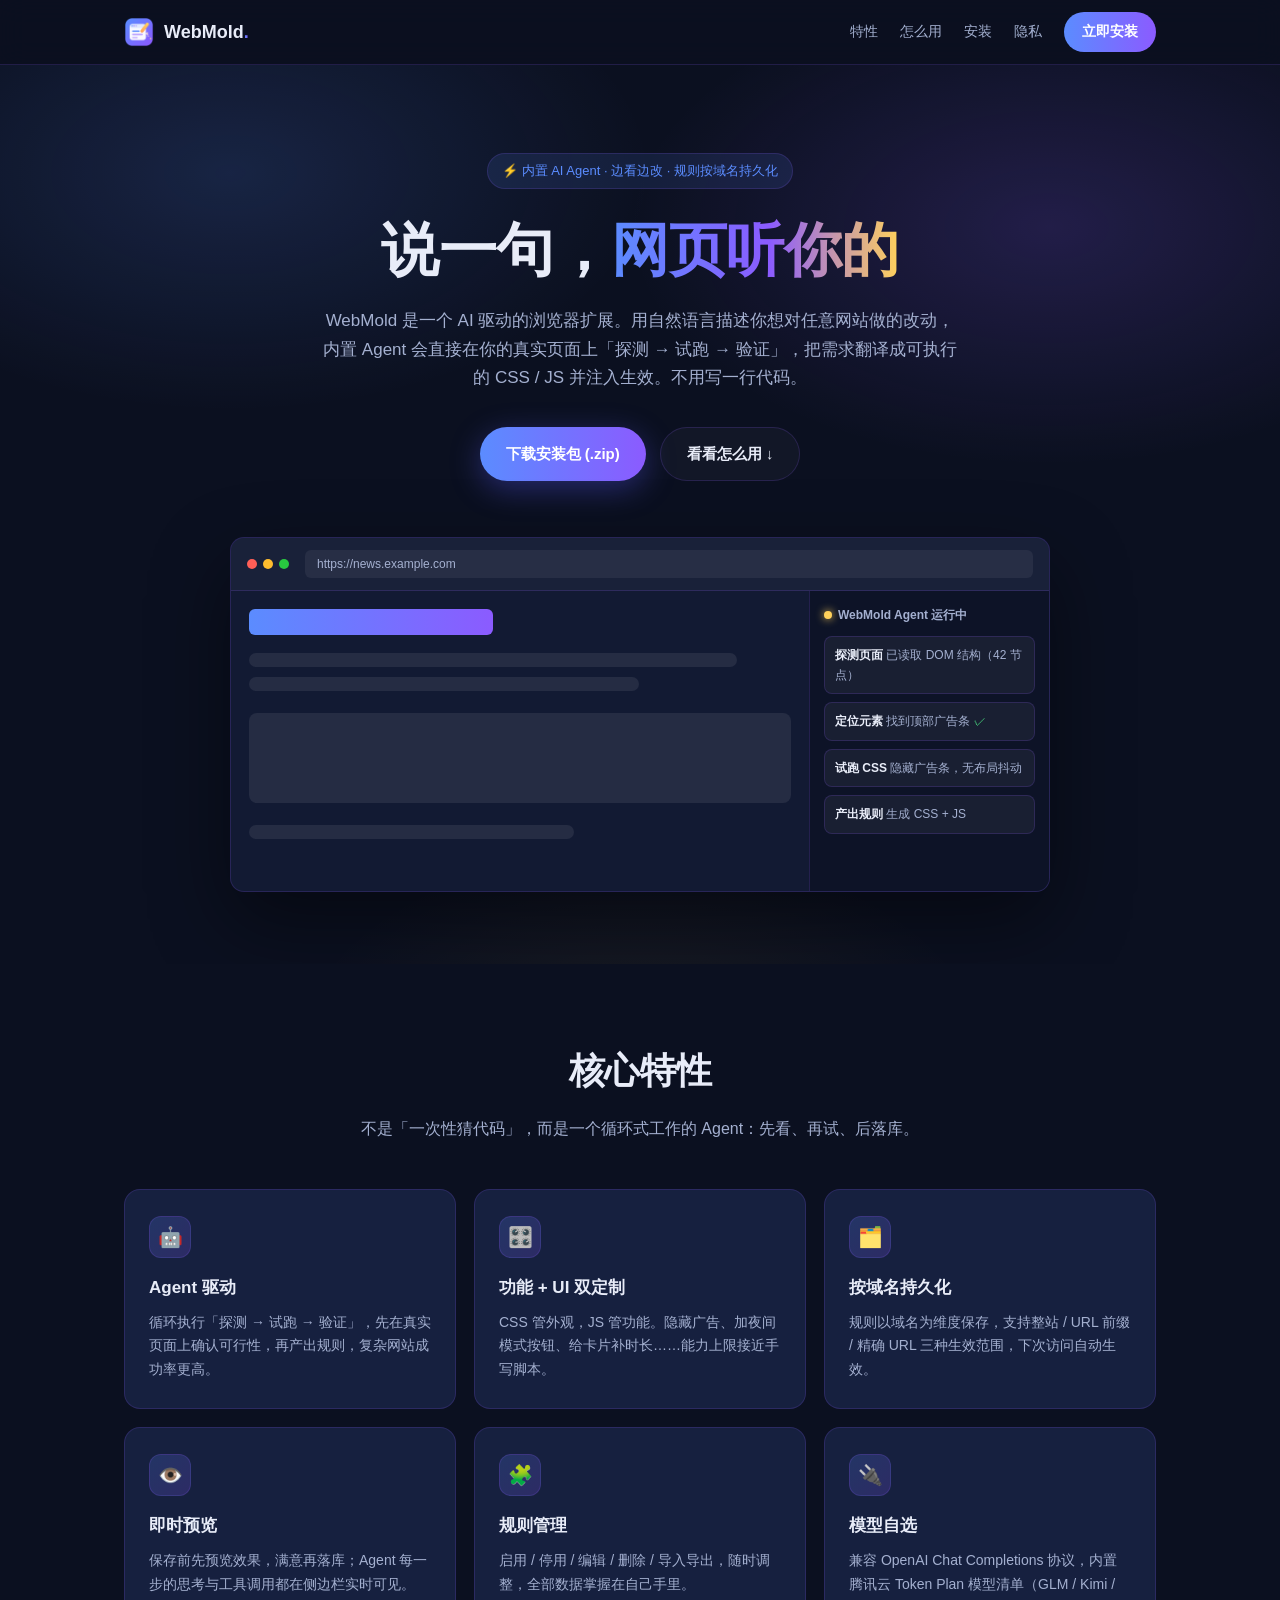
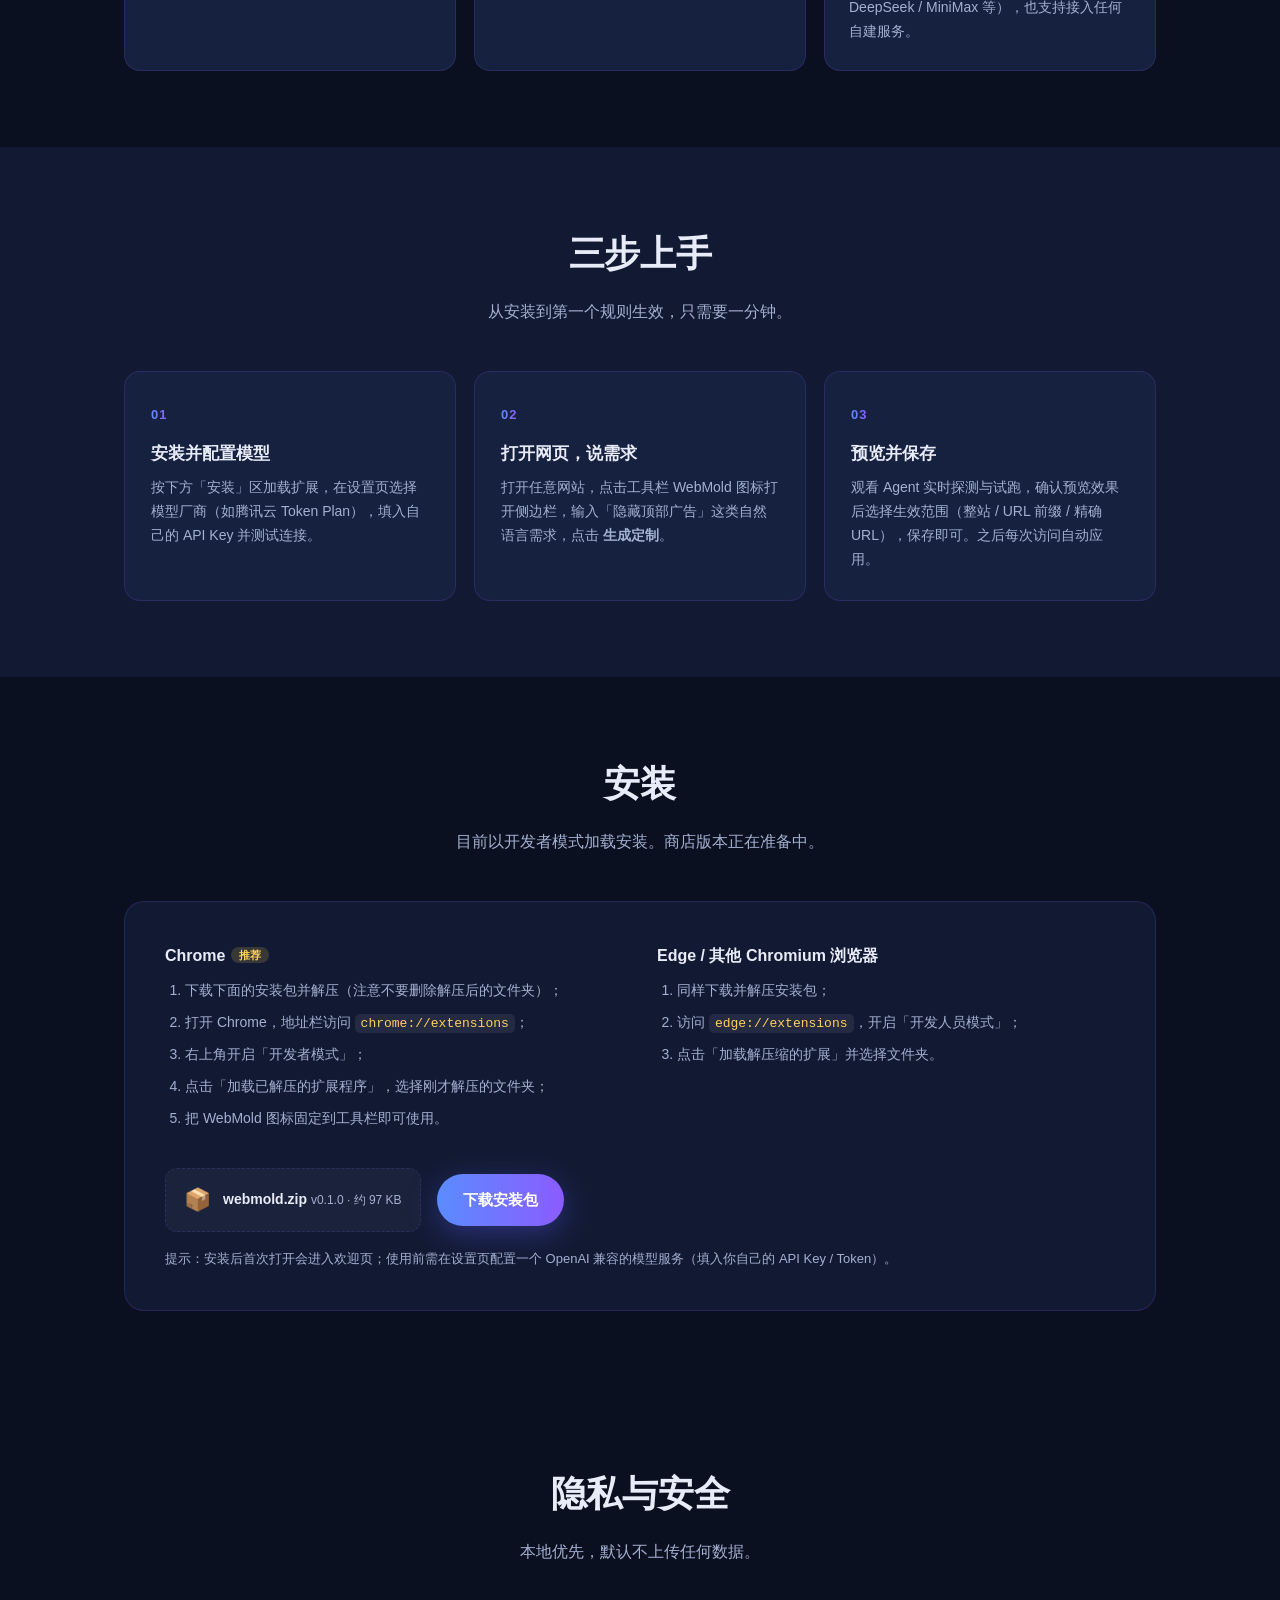
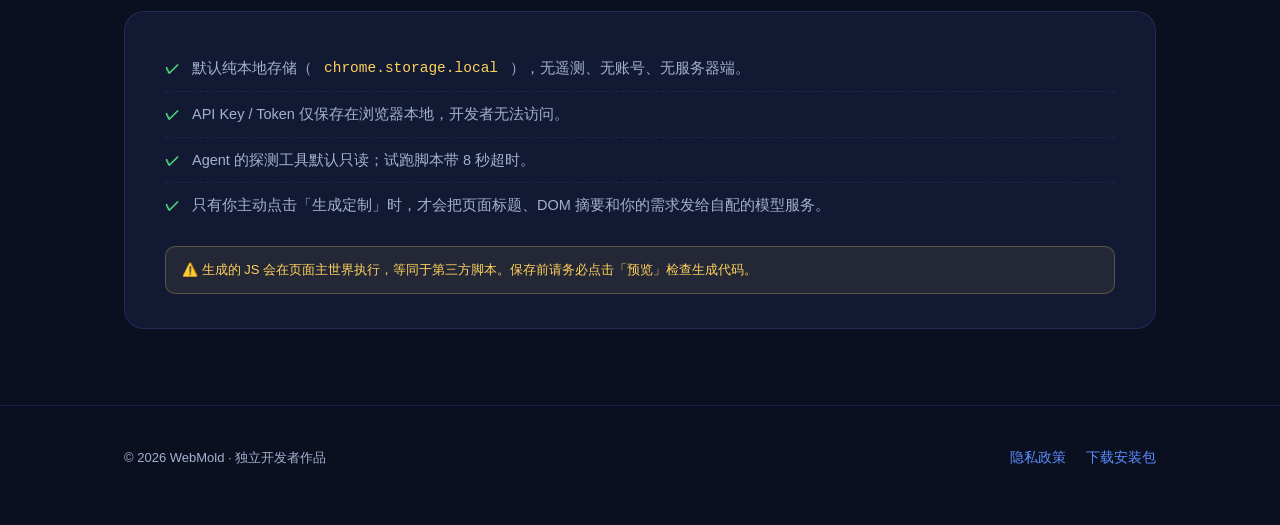
==== docs/index.html @ 19db8f4a "Add GitHub Pages site (docs/) for product landing page" ====
<!DOCTYPE html>
<html lang="zh-CN">
<head>
<meta charset="UTF-8">
<meta name="viewport" content="width=device-width, initial-scale=1.0">
<title>WebMold — 说一句，网页听你的</title>
<meta name="description" content="用一句话定制任意网站：内置 AI Agent 自动探测页面、生成并注入 CSS/JS，规则按域名持久化。">
<link rel="icon" type="image/png" href="assets/icon128.png">
<style>
  :root {
    --bg: #0b1020;
    --bg-soft: #121a33;
    --card: #16203f;
    --border: rgba(139, 91, 255, 0.18);
    --text: #e8ecf8;
    --text-dim: #a4b0d0;
    --accent: #5b8cff;
    --accent-2: #8b5bff;
    --warm: #ffd15b;
    --radius: 16px;
  }
  * { margin: 0; padding: 0; box-sizing: border-box; }
  html { scroll-behavior: smooth; }
  body {
    font-family: -apple-system, BlinkMacSystemFont, "Segoe UI", "PingFang SC",
      "Hiragino Sans GB", "Microsoft YaHei", sans-serif;
    background: var(--bg);
    color: var(--text);
    line-height: 1.7;
    -webkit-font-smoothing: antialiased;
  }
  a { color: var(--accent); text-decoration: none; }
  a:hover { text-decoration: underline; }
  .container { max-width: 1080px; margin: 0 auto; padding: 0 24px; }

  /* ---------- Nav ---------- */
  nav {
    position: sticky; top: 0; z-index: 50;
    background: rgba(11, 16, 32, 0.82);
    backdrop-filter: blur(14px);
    border-bottom: 1px solid var(--border);
  }
  nav .container {
    display: flex; align-items: center; justify-content: space-between;
    height: 64px;
  }
  .brand { display: flex; align-items: center; gap: 10px; font-weight: 700; font-size: 18px; color: var(--text); }
  .brand:hover { text-decoration: none; }
  .brand img { width: 30px; height: 30px; border-radius: 8px; }
  .brand .grad { background: linear-gradient(90deg, var(--accent), var(--accent-2)); -webkit-background-clip: text; background-clip: text; color: transparent; }
  nav .links { display: flex; align-items: center; gap: 22px; font-size: 14px; color: var(--text-dim); }
  nav .links a { color: var(--text-dim); }
  nav .links a:hover { color: var(--text); text-decoration: none; }
  nav .btn {
    background: linear-gradient(90deg, var(--accent), var(--accent-2));
    color: #fff !important; padding: 8px 18px; border-radius: 999px; font-weight: 600;
  }
  nav .btn:hover { filter: brightness(1.1); text-decoration: none; }

  /* ---------- Hero ---------- */
  header.hero { position: relative; overflow: hidden; padding: 88px 0 72px; text-align: center; }
  header.hero::before {
    content: ""; position: absolute; inset: 0; pointer-events: none;
    background:
      radial-gradient(600px 340px at 18% 12%, rgba(91, 140, 255, 0.16), transparent 70%),
      radial-gradient(600px 340px at 82% 18%, rgba(139, 91, 255, 0.18), transparent 70%),
      radial-gradient(500px 300px at 50% 110%, rgba(255, 209, 91, 0.07), transparent 70%);
  }
  .hero .inner { position: relative; }
  .hero .badge {
    display: inline-flex; align-items: center; gap: 8px;
    background: rgba(91, 140, 255, 0.12); border: 1px solid var(--border);
    color: var(--accent); font-size: 13px; padding: 6px 14px; border-radius: 999px;
    margin-bottom: 26px; font-weight: 500;
  }
  .hero h1 {
    font-size: clamp(34px, 6vw, 58px); line-height: 1.2; font-weight: 800; letter-spacing: -0.5px;
  }
  .hero h1 .grad {
    background: linear-gradient(90deg, var(--accent), var(--accent-2) 55%, var(--warm));
    -webkit-background-clip: text; background-clip: text; color: transparent;
  }
  .hero p.sub {
    max-width: 640px; margin: 22px auto 34px; color: var(--text-dim); font-size: 17px;
  }
  .hero .cta { display: flex; gap: 14px; justify-content: center; flex-wrap: wrap; }
  .btn-primary, .btn-ghost {
    display: inline-flex; align-items: center; gap: 8px;
    padding: 13px 26px; border-radius: 999px; font-size: 15px; font-weight: 600;
    transition: transform .15s ease, box-shadow .15s ease;
  }
  .btn-primary {
    background: linear-gradient(90deg, var(--accent), var(--accent-2));
    color: #fff; box-shadow: 0 8px 30px rgba(91, 91, 255, 0.35);
  }
  .btn-primary:hover { transform: translateY(-2px); text-decoration: none; }
  .btn-ghost {
    border: 1px solid var(--border); color: var(--text);
    background: rgba(255, 255, 255, 0.03);
  }
  .btn-ghost:hover { border-color: var(--accent); text-decoration: none; transform: translateY(-2px); }

  .hero .mock {
    position: relative; margin: 56px auto 0; max-width: 820px;
  }
  .mock-window {
    background: var(--bg-soft); border: 1px solid var(--border);
    border-radius: 14px; box-shadow: 0 30px 80px rgba(0, 0, 0, 0.45); overflow: hidden;
    text-align: left;
  }
  .mock-bar {
    display: flex; align-items: center; gap: 6px; padding: 12px 16px;
    border-bottom: 1px solid var(--border); background: rgba(255, 255, 255, 0.03);
  }
  .mock-bar i { width: 10px; height: 10px; border-radius: 50%; display: inline-block; }
  .mock-bar i:nth-child(1) { background: #ff5f57; }
  .mock-bar i:nth-child(2) { background: #febc2e; }
  .mock-bar i:nth-child(3) { background: #28c840; }
  .mock-url {
    margin-left: 10px; flex: 1; background: rgba(255, 255, 255, 0.06);
    border-radius: 6px; padding: 4px 12px; font-size: 12px; color: var(--text-dim);
  }
  .mock-body { display: grid; grid-template-columns: 1fr 240px; min-height: 300px; }
  .mock-page { padding: 18px; }
  .mock-page .skeleton { border-radius: 8px; background: rgba(255, 255, 255, 0.08); margin-bottom: 10px; }
  .mock-page .s1 { height: 26px; width: 45%; background: linear-gradient(90deg, var(--accent), var(--accent-2)); border-radius: 6px; }
  .mock-page .s2 { height: 14px; width: 90%; }
  .mock-page .s3 { height: 14px; width: 72%; }
  .mock-page .s4 { height: 90px; width: 100%; }
  .mock-panel {
    border-left: 1px solid var(--border); background: rgba(11, 16, 32, 0.6);
    padding: 14px; font-size: 12px;
  }
  .mock-panel h4 { font-size: 12px; color: var(--text-dim); font-weight: 600; margin-bottom: 10px; display: flex; align-items: center; gap: 6px; }
  .mock-panel h4 .dot { width: 8px; height: 8px; border-radius: 50%; background: var(--warm); box-shadow: 0 0 8px var(--warm); }
  .mock-step {
    background: rgba(255, 255, 255, 0.05); border: 1px solid var(--border);
    border-radius: 8px; padding: 8px 10px; margin-bottom: 8px; color: var(--text-dim);
  }
  .mock-step b { color: var(--text); font-weight: 600; }
  .mock-step .ok { color: #4ade80; }

  /* ---------- Sections ---------- */
  section { padding: 76px 0; }
  section h2 {
    text-align: center; font-size: clamp(26px, 4vw, 36px); font-weight: 800; letter-spacing: -0.3px;
  }
  section h2 .grad {
    background: linear-gradient(90deg, var(--accent), var(--accent-2));
    -webkit-background-clip: text; background-clip: text; color: transparent;
  }
  section .lead { text-align: center; color: var(--text-dim); max-width: 640px; margin: 14px auto 46px; }

  /* Features grid */
  .grid { display: grid; grid-template-columns: repeat(3, 1fr); gap: 18px; }
  @media (max-width: 900px) { .grid { grid-template-columns: repeat(2, 1fr); } }
  @media (max-width: 600px) { .grid { grid-template-columns: 1fr; } }
  .card {
    background: var(--card); border: 1px solid var(--border); border-radius: var(--radius);
    padding: 26px 24px; transition: transform .15s ease, border-color .15s ease;
  }
  .card:hover { transform: translateY(-4px); border-color: rgba(139, 91, 255, 0.45); }
  .card .ico {
    width: 42px; height: 42px; border-radius: 12px; display: flex; align-items: center; justify-content: center;
    font-size: 20px; margin-bottom: 16px;
    background: linear-gradient(135deg, rgba(91, 140, 255, 0.2), rgba(139, 91, 255, 0.2));
    border: 1px solid var(--border);
  }
  .card h3 { font-size: 17px; margin-bottom: 8px; font-weight: 700; }
  .card p { color: var(--text-dim); font-size: 14px; }

  /* Steps */
  .steps { display: grid; grid-template-columns: repeat(3, 1fr); gap: 18px; counter-reset: step; }
  @media (max-width: 800px) { .steps { grid-template-columns: 1fr; } }
  .step {
    background: var(--card); border: 1px solid var(--border); border-radius: var(--radius);
    padding: 28px 26px; position: relative;
  }
  .step::before {
    counter-increment: step; content: "0" counter(step);
    font-size: 13px; font-weight: 800; letter-spacing: 1px;
    background: linear-gradient(90deg, var(--accent), var(--accent-2));
    -webkit-background-clip: text; background-clip: text; color: transparent;
  }
  .step h3 { font-size: 17px; margin: 12px 0 8px; font-weight: 700; }
  .step p { color: var(--text-dim); font-size: 14px; }
  .step code {
    background: rgba(91, 140, 255, 0.14); color: var(--warm); padding: 2px 7px;
    border-radius: 5px; font-size: 13px; word-break: break-all;
  }

  /* Install */
  .install-wrap { background: var(--bg-soft); border: 1px solid var(--border); border-radius: 20px; padding: 40px; }
  .install-list { display: grid; grid-template-columns: 1fr 1fr; gap: 26px 34px; }
  @media (max-width: 800px) { .install-list { grid-template-columns: 1fr; } }
  .install-item h3 { font-size: 16px; margin-bottom: 10px; font-weight: 700; }
  .install-item h3 .tag {
    font-size: 11px; background: rgba(255, 209, 91, 0.16); color: var(--warm);
    padding: 2px 8px; border-radius: 999px; margin-left: 6px; vertical-align: 2px;
  }
  .install-item ol { padding-left: 20px; color: var(--text-dim); font-size: 14px; }
  .install-item li { margin-bottom: 8px; }
  .install-item code {
    background: rgba(255, 255, 255, 0.07); color: var(--warm); padding: 2px 6px;
    border-radius: 5px; font-size: 13px;
  }
  .download-row { display: flex; align-items: center; gap: 16px; margin-top: 30px; flex-wrap: wrap; }
  .download-row .file {
    display: flex; align-items: center; gap: 12px; background: rgba(255, 255, 255, 0.04);
    border: 1px dashed var(--border); border-radius: 12px; padding: 12px 18px; font-size: 14px;
  }
  .download-row .file .size { color: var(--text-dim); font-size: 12px; }
  .download-row .file b { color: var(--text); font-weight: 600; }

  /* Security */
  .security { background: var(--bg-soft); border: 1px solid var(--border); border-radius: 20px; padding: 34px 40px; }
  .security ul { list-style: none; }
  .security li {
    display: flex; gap: 12px; padding: 10px 0; border-bottom: 1px dashed rgba(139, 91, 255, 0.15);
    color: var(--text-dim); font-size: 14.5px;
  }
  .security li:last-child { border-bottom: none; }
  .security li .ck { color: #4ade80; font-weight: 800; flex-shrink: 0; }
  .security .warn {
    margin-top: 18px; font-size: 13px; color: var(--warm);
    background: rgba(255, 209, 91, 0.08); border: 1px solid rgba(255, 209, 91, 0.25);
    padding: 12px 16px; border-radius: 10px;
  }

  footer { border-top: 1px solid var(--border); padding: 40px 0 56px; }
  footer .container { display: flex; justify-content: space-between; align-items: center; flex-wrap: wrap; gap: 14px; }
  footer .copy { color: var(--text-dim); font-size: 13px; }
  footer .links { display: flex; gap: 20px; font-size: 14px; }
  @media (max-width: 560px) { .mock-body { grid-template-columns: 1fr; } .mock-panel { border-left: none; border-top: 1px solid var(--border); } }
</style>
</head>
<body>

<nav>
  <div class="container">
    <a class="brand" href="#top">
      <img src="assets/icon128.png" alt="WebMold logo">
      <span>WebMold<span class="grad">.</span></span>
    </a>
    <div class="links">
      <a href="#features">特性</a>
      <a href="#how">怎么用</a>
      <a href="#install">安装</a>
      <a href="#security">隐私</a>
      <a class="btn" href="#install">立即安装</a>
    </div>
  </div>
</nav>

<header class="hero" id="top">
  <div class="container inner">
    <div class="badge">⚡ 内置 AI Agent · 边看边改 · 规则按域名持久化</div>
    <h1>说一句，<span class="grad">网页听你的</span></h1>
    <p class="sub">
      WebMold 是一个 AI 驱动的浏览器扩展。用自然语言描述你想对任意网站做的改动，
      内置 Agent 会直接在你的真实页面上「探测 → 试跑 → 验证」，把需求翻译成可执行的
      CSS / JS 并注入生效。不用写一行代码。
    </p>
    <div class="cta">
      <a class="btn-primary" href="#install">下载安装包 (.zip)</a>
      <a class="btn-ghost" href="#how">看看怎么用 ↓</a>
    </div>

    <div class="mock">
      <div class="mock-window">
        <div class="mock-bar">
          <i></i><i></i><i></i>
          <span class="mock-url">https://news.example.com</span>
        </div>
        <div class="mock-body">
          <div class="mock-page">
            <div class="skeleton s1"></div>
            <div style="height: 8px"></div>
            <div class="skeleton s2"></div>
            <div class="skeleton s3"></div>
            <div style="height: 12px"></div>
            <div class="skeleton s4"></div>
            <div style="height: 12px"></div>
            <div class="skeleton s3" style="width: 60%"></div>
          </div>
          <div class="mock-panel">
            <h4><span class="dot"></span>WebMold Agent 运行中</h4>
            <div class="mock-step"><b>探测页面</b> 已读取 DOM 结构（42 节点）</div>
            <div class="mock-step"><b>定位元素</b> 找到顶部广告条 <span class="ok">✓</span></div>
            <div class="mock-step"><b>试跑 CSS</b> 隐藏广告条，无布局抖动</div>
            <div class="mock-step"><b>产出规则</b> 生成 CSS + JS</div>
          </div>
        </div>
      </div>
    </div>
  </div>
</header>

<section id="features">
  <div class="container">
    <h2>核心特性</h2>
    <p class="lead">不是「一次性猜代码」，而是一个循环式工作的 Agent：先看、再试、后落库。</p>
    <div class="grid">
      <div class="card">
        <div class="ico">🤖</div>
        <h3>Agent 驱动</h3>
        <p>循环执行「探测 → 试跑 → 验证」，先在真实页面上确认可行性，再产出规则，复杂网站成功率更高。</p>
      </div>
      <div class="card">
        <div class="ico">🎛️</div>
        <h3>功能 + UI 双定制</h3>
        <p>CSS 管外观，JS 管功能。隐藏广告、加夜间模式按钮、给卡片补时长……能力上限接近手写脚本。</p>
      </div>
      <div class="card">
        <div class="ico">🗂️</div>
        <h3>按域名持久化</h3>
        <p>规则以域名为维度保存，支持整站 / URL 前缀 / 精确 URL 三种生效范围，下次访问自动生效。</p>
      </div>
      <div class="card">
        <div class="ico">👁️</div>
        <h3>即时预览</h3>
        <p>保存前先预览效果，满意再落库；Agent 每一步的思考与工具调用都在侧边栏实时可见。</p>
      </div>
      <div class="card">
        <div class="ico">🧩</div>
        <h3>规则管理</h3>
        <p>启用 / 停用 / 编辑 / 删除 / 导入导出，随时调整，全部数据掌握在自己手里。</p>
      </div>
      <div class="card">
        <div class="ico">🔌</div>
        <h3>模型自选</h3>
        <p>兼容 OpenAI Chat Completions 协议，内置腾讯云 Token Plan 模型清单（GLM / Kimi / DeepSeek / MiniMax 等），也支持接入任何自建服务。</p>
      </div>
    </div>
  </div>
</section>

<section id="how" style="background: var(--bg-soft);">
  <div class="container">
    <h2>三步上手</h2>
    <p class="lead">从安装到第一个规则生效，只需要一分钟。</p>
    <div class="steps">
      <div class="step">
        <h3>安装并配置模型</h3>
        <p>按下方「安装」区加载扩展，在设置页选择模型厂商（如腾讯云 Token Plan），填入自己的 API Key 并测试连接。</p>
      </div>
      <div class="step">
        <h3>打开网页，说需求</h3>
        <p>打开任意网站，点击工具栏 WebMold 图标打开侧边栏，输入「隐藏顶部广告」这类自然语言需求，点击 <b>生成定制</b>。</p>
      </div>
      <div class="step">
        <h3>预览并保存</h3>
        <p>观看 Agent 实时探测与试跑，确认预览效果后选择生效范围（整站 / URL 前缀 / 精确 URL），保存即可。之后每次访问自动应用。</p>
      </div>
    </div>
  </div>
</section>

<section id="install">
  <div class="container">
    <h2>安装</h2>
    <p class="lead">目前以开发者模式加载安装。商店版本正在准备中。</p>
    <div class="install-wrap">
      <div class="install-list">
        <div class="install-item">
          <h3>Chrome<span class="tag">推荐</span></h3>
          <ol>
            <li>下载下面的安装包并解压（注意不要删除解压后的文件夹）；</li>
            <li>打开 Chrome，地址栏访问 <code>chrome://extensions</code>；</li>
            <li>右上角开启「开发者模式」；</li>
            <li>点击「加载已解压的扩展程序」，选择刚才解压的文件夹；</li>
            <li>把 WebMold 图标固定到工具栏即可使用。</li>
          </ol>
        </div>
        <div class="install-item">
          <h3>Edge / 其他 Chromium 浏览器</h3>
          <ol>
            <li>同样下载并解压安装包；</li>
            <li>访问 <code>edge://extensions</code>，开启「开发人员模式」；</li>
            <li>点击「加载解压缩的扩展」并选择文件夹。</li>
          </ol>
        </div>
      </div>
      <div class="download-row">
        <div class="file">
          <span style="font-size:22px">📦</span>
          <span>
            <b>webmold.zip</b>
            <span class="size">v0.1.0 · 约 97 KB</span>
          </span>
        </div>
        <a class="btn-primary" href="webmold.zip" download>下载安装包</a>
      </div>
      <p style="color: var(--text-dim); font-size: 13px; margin-top: 16px;">
        提示：安装后首次打开会进入欢迎页；使用前需在设置页配置一个 OpenAI 兼容的模型服务（填入你自己的 API Key / Token）。
      </p>
    </div>
  </div>
</section>

<section id="security">
  <div class="container">
    <h2>隐私与安全</h2>
    <p class="lead">本地优先，默认不上传任何数据。</p>
    <div class="security">
      <ul>
        <li><span class="ck">✓</span>默认纯本地存储（<code style="color:var(--warm)">chrome.storage.local</code>），无遥测、无账号、无服务器端。</li>
        <li><span class="ck">✓</span>API Key / Token 仅保存在浏览器本地，开发者无法访问。</li>
        <li><span class="ck">✓</span>Agent 的探测工具默认只读；试跑脚本带 8 秒超时。</li>
        <li><span class="ck">✓</span>只有你主动点击「生成定制」时，才会把页面标题、DOM 摘要和你的需求发给自配的模型服务。</li>
      </ul>
      <div class="warn">
        ⚠️ 生成的 JS 会在页面主世界执行，等同于第三方脚本。保存前请务必点击「预览」检查生成代码。
      </div>
    </div>
  </div>
</section>

<footer>
  <div class="container">
    <div class="copy">© 2026 WebMold · 独立开发者作品</div>
    <div class="links">
      <a href="privacy.html">隐私政策</a>
      <a href="#install">下载安装包</a>
    </div>
  </div>
</footer>

</body>
</html>
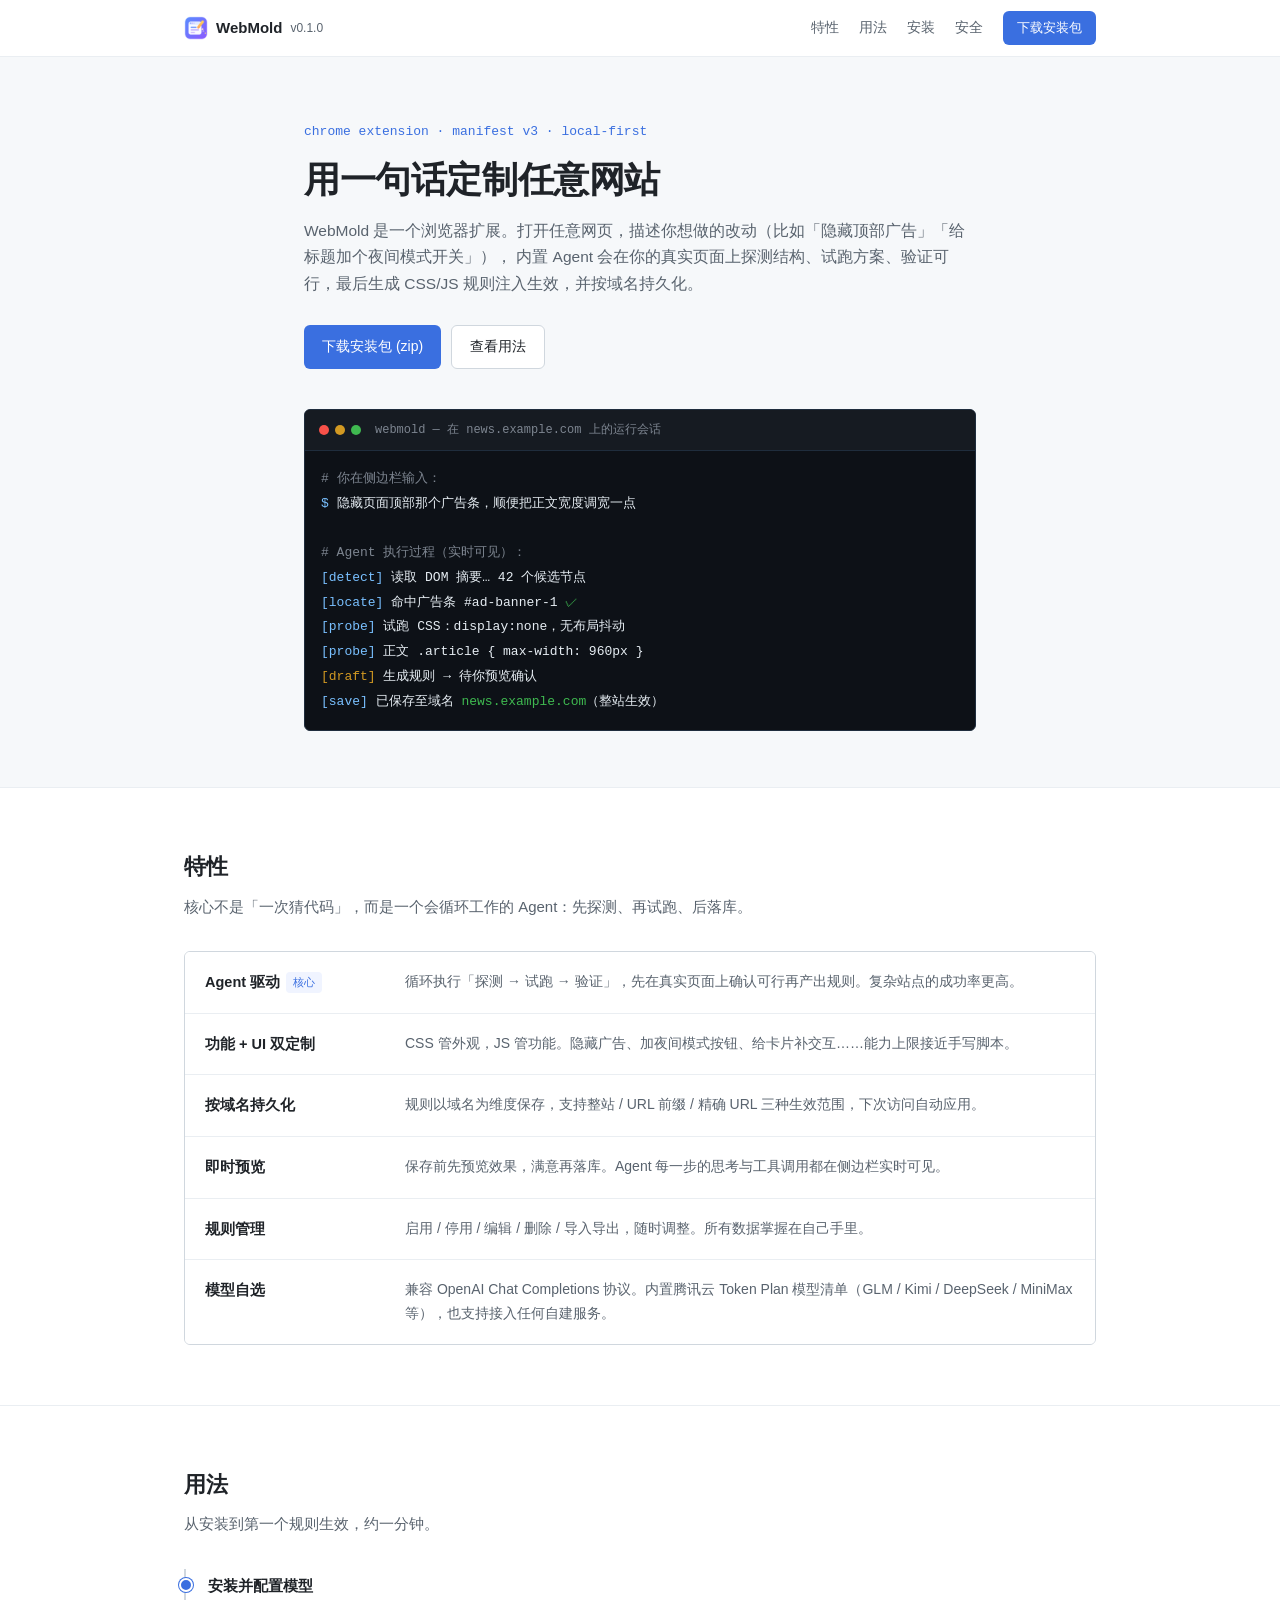
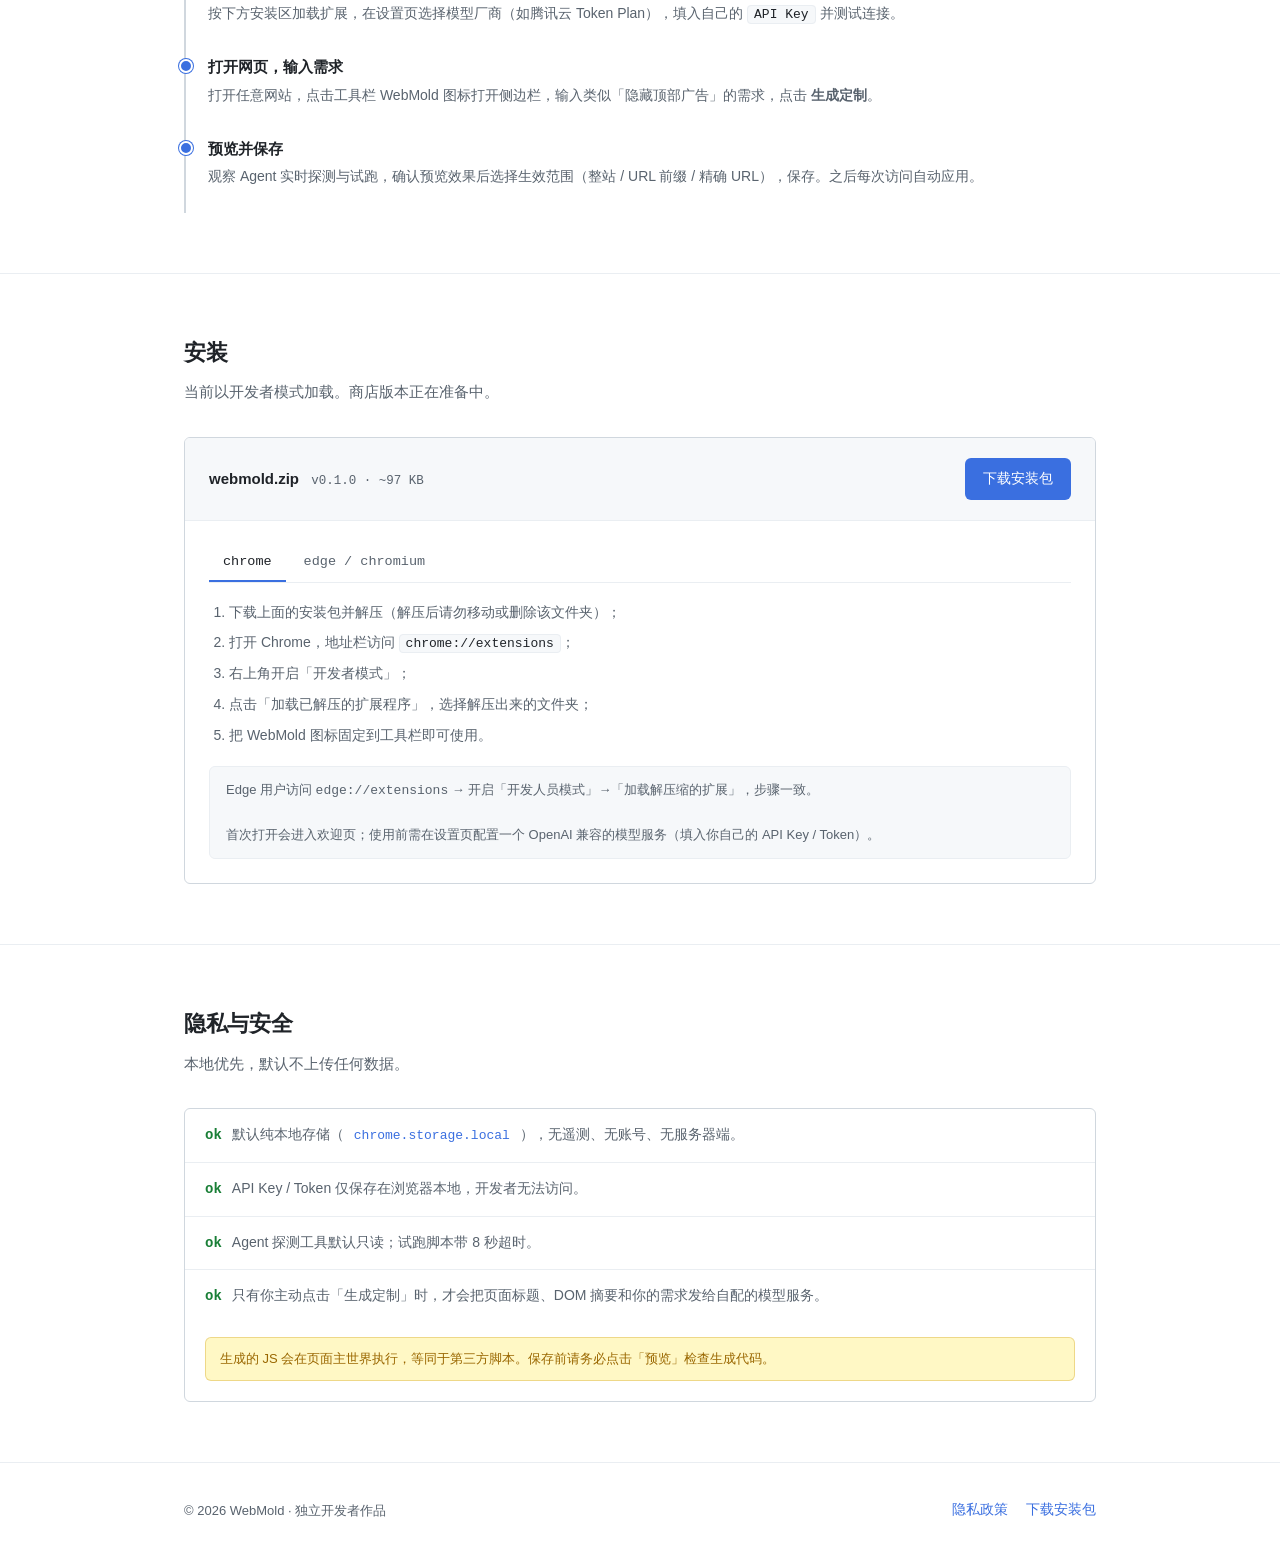
==== commit e466f4ca: "Polish UI to de-AI style and fix sidepanel auto-scroll follow - Rewrite docs landing page with devel" ====
--- a/docs/index.html
+++ b/docs/index.html
@@ -3,21 +3,22 @@
 <head>
 <meta charset="UTF-8">
 <meta name="viewport" content="width=device-width, initial-scale=1.0">
-<title>WebMold — 说一句，网页听你的</title>
+<title>WebMold — 用一句话定制任意网站</title>
 <meta name="description" content="用一句话定制任意网站：内置 AI Agent 自动探测页面、生成并注入 CSS/JS，规则按域名持久化。">
 <link rel="icon" type="image/png" href="assets/icon128.png">
 <style>
   :root {
-    --bg: #0b1020;
-    --bg-soft: #121a33;
-    --card: #16203f;
-    --border: rgba(139, 91, 255, 0.18);
-    --text: #e8ecf8;
-    --text-dim: #a4b0d0;
-    --accent: #5b8cff;
-    --accent-2: #8b5bff;
-    --warm: #ffd15b;
-    --radius: 16px;
+    --bg: #ffffff;
+    --bg-soft: #f6f8fa;
+    --border: #d0d7de;
+    --border-soft: #eaeef2;
+    --text: #1f2328;
+    --text-dim: #59636e;
+    --accent: #3a6fe0;
+    --accent-bg: #f0f4ff;
+    --code-bg: #0d1117;
+    --code-text: #e6edf3;
+    --radius: 6px;
   }
   * { margin: 0; padding: 0; box-sizing: border-box; }
   html { scroll-behavior: smooth; }
@@ -27,211 +28,160 @@
     background: var(--bg);
     color: var(--text);
     line-height: 1.7;
+    font-size: 15px;
     -webkit-font-smoothing: antialiased;
   }
   a { color: var(--accent); text-decoration: none; }
   a:hover { text-decoration: underline; }
-  .container { max-width: 1080px; margin: 0 auto; padding: 0 24px; }
+  .container { max-width: 960px; margin: 0 auto; padding: 0 24px; }
+  code, .mono {
+    font-family: ui-monospace, SFMono-Regular, "SF Mono", Menlo, Consolas, "Liberation Mono", monospace;
+  }
 
   /* ---------- Nav ---------- */
   nav {
     position: sticky; top: 0; z-index: 50;
-    background: rgba(11, 16, 32, 0.82);
-    backdrop-filter: blur(14px);
-    border-bottom: 1px solid var(--border);
+    background: rgba(255, 255, 255, 0.92);
+    border-bottom: 1px solid var(--border-soft);
   }
   nav .container {
-    display: flex; align-items: center; justify-content: space-between;
-    height: 64px;
-  }
-  .brand { display: flex; align-items: center; gap: 10px; font-weight: 700; font-size: 18px; color: var(--text); }
+    display: flex; align-items: center; justify-content: space-between; height: 56px;
+  }
+  .brand { display: flex; align-items: center; gap: 8px; font-weight: 600; font-size: 15px; color: var(--text); }
   .brand:hover { text-decoration: none; }
-  .brand img { width: 30px; height: 30px; border-radius: 8px; }
-  .brand .grad { background: linear-gradient(90deg, var(--accent), var(--accent-2)); -webkit-background-clip: text; background-clip: text; color: transparent; }
-  nav .links { display: flex; align-items: center; gap: 22px; font-size: 14px; color: var(--text-dim); }
+  .brand img { width: 24px; height: 24px; border-radius: 4px; }
+  .brand .v { color: var(--text-dim); font-weight: 400; font-size: 12px; }
+  nav .links { display: flex; align-items: center; gap: 20px; font-size: 14px; color: var(--text-dim); }
   nav .links a { color: var(--text-dim); }
   nav .links a:hover { color: var(--text); text-decoration: none; }
   nav .btn {
-    background: linear-gradient(90deg, var(--accent), var(--accent-2));
-    color: #fff !important; padding: 8px 18px; border-radius: 999px; font-weight: 600;
-  }
-  nav .btn:hover { filter: brightness(1.1); text-decoration: none; }
+    background: var(--accent); color: #fff !important;
+    padding: 6px 14px; border-radius: var(--radius); font-size: 13px; font-weight: 500;
+  }
+  nav .btn:hover { background: #2e5cc0; text-decoration: none; }
 
   /* ---------- Hero ---------- */
-  header.hero { position: relative; overflow: hidden; padding: 88px 0 72px; text-align: center; }
-  header.hero::before {
-    content: ""; position: absolute; inset: 0; pointer-events: none;
-    background:
-      radial-gradient(600px 340px at 18% 12%, rgba(91, 140, 255, 0.16), transparent 70%),
-      radial-gradient(600px 340px at 82% 18%, rgba(139, 91, 255, 0.18), transparent 70%),
-      radial-gradient(500px 300px at 50% 110%, rgba(255, 209, 91, 0.07), transparent 70%);
-  }
-  .hero .inner { position: relative; }
-  .hero .badge {
-    display: inline-flex; align-items: center; gap: 8px;
-    background: rgba(91, 140, 255, 0.12); border: 1px solid var(--border);
-    color: var(--accent); font-size: 13px; padding: 6px 14px; border-radius: 999px;
-    margin-bottom: 26px; font-weight: 500;
-  }
-  .hero h1 {
-    font-size: clamp(34px, 6vw, 58px); line-height: 1.2; font-weight: 800; letter-spacing: -0.5px;
-  }
-  .hero h1 .grad {
-    background: linear-gradient(90deg, var(--accent), var(--accent-2) 55%, var(--warm));
-    -webkit-background-clip: text; background-clip: text; color: transparent;
-  }
-  .hero p.sub {
-    max-width: 640px; margin: 22px auto 34px; color: var(--text-dim); font-size: 17px;
-  }
-  .hero .cta { display: flex; gap: 14px; justify-content: center; flex-wrap: wrap; }
+  header.hero { border-bottom: 1px solid var(--border-soft); background: var(--bg-soft); padding: 64px 0 56px; }
+  .hero .inner { max-width: 720px; }
+  .hero .kicker {
+    font-size: 13px; color: var(--accent); font-weight: 500; margin-bottom: 14px;
+  }
+  .hero h1 { font-size: 36px; line-height: 1.25; font-weight: 700; letter-spacing: -0.4px; }
+  .hero p.sub { margin: 16px 0 28px; color: var(--text-dim); font-size: 15.5px; }
+  .hero .cta { display: flex; gap: 10px; flex-wrap: wrap; }
   .btn-primary, .btn-ghost {
-    display: inline-flex; align-items: center; gap: 8px;
-    padding: 13px 26px; border-radius: 999px; font-size: 15px; font-weight: 600;
-    transition: transform .15s ease, box-shadow .15s ease;
-  }
-  .btn-primary {
-    background: linear-gradient(90deg, var(--accent), var(--accent-2));
-    color: #fff; box-shadow: 0 8px 30px rgba(91, 91, 255, 0.35);
-  }
-  .btn-primary:hover { transform: translateY(-2px); text-decoration: none; }
-  .btn-ghost {
-    border: 1px solid var(--border); color: var(--text);
-    background: rgba(255, 255, 255, 0.03);
-  }
-  .btn-ghost:hover { border-color: var(--accent); text-decoration: none; transform: translateY(-2px); }
-
-  .hero .mock {
-    position: relative; margin: 56px auto 0; max-width: 820px;
-  }
-  .mock-window {
-    background: var(--bg-soft); border: 1px solid var(--border);
-    border-radius: 14px; box-shadow: 0 30px 80px rgba(0, 0, 0, 0.45); overflow: hidden;
-    text-align: left;
-  }
-  .mock-bar {
-    display: flex; align-items: center; gap: 6px; padding: 12px 16px;
-    border-bottom: 1px solid var(--border); background: rgba(255, 255, 255, 0.03);
-  }
-  .mock-bar i { width: 10px; height: 10px; border-radius: 50%; display: inline-block; }
-  .mock-bar i:nth-child(1) { background: #ff5f57; }
-  .mock-bar i:nth-child(2) { background: #febc2e; }
-  .mock-bar i:nth-child(3) { background: #28c840; }
-  .mock-url {
-    margin-left: 10px; flex: 1; background: rgba(255, 255, 255, 0.06);
-    border-radius: 6px; padding: 4px 12px; font-size: 12px; color: var(--text-dim);
-  }
-  .mock-body { display: grid; grid-template-columns: 1fr 240px; min-height: 300px; }
-  .mock-page { padding: 18px; }
-  .mock-page .skeleton { border-radius: 8px; background: rgba(255, 255, 255, 0.08); margin-bottom: 10px; }
-  .mock-page .s1 { height: 26px; width: 45%; background: linear-gradient(90deg, var(--accent), var(--accent-2)); border-radius: 6px; }
-  .mock-page .s2 { height: 14px; width: 90%; }
-  .mock-page .s3 { height: 14px; width: 72%; }
-  .mock-page .s4 { height: 90px; width: 100%; }
-  .mock-panel {
-    border-left: 1px solid var(--border); background: rgba(11, 16, 32, 0.6);
-    padding: 14px; font-size: 12px;
-  }
-  .mock-panel h4 { font-size: 12px; color: var(--text-dim); font-weight: 600; margin-bottom: 10px; display: flex; align-items: center; gap: 6px; }
-  .mock-panel h4 .dot { width: 8px; height: 8px; border-radius: 50%; background: var(--warm); box-shadow: 0 0 8px var(--warm); }
-  .mock-step {
-    background: rgba(255, 255, 255, 0.05); border: 1px solid var(--border);
-    border-radius: 8px; padding: 8px 10px; margin-bottom: 8px; color: var(--text-dim);
-  }
-  .mock-step b { color: var(--text); font-weight: 600; }
-  .mock-step .ok { color: #4ade80; }
+    display: inline-flex; align-items: center; gap: 6px;
+    padding: 9px 18px; border-radius: var(--radius); font-size: 14px; font-weight: 500;
+  }
+  .btn-primary { background: var(--accent); color: #fff; }
+  .btn-primary:hover { background: #2e5cc0; text-decoration: none; }
+  .btn-ghost { border: 1px solid var(--border); color: var(--text); background: #fff; }
+  .btn-ghost:hover { border-color: var(--accent); color: var(--accent); text-decoration: none; }
+
+  /* terminal demo */
+  .term {
+    margin-top: 40px; background: var(--code-bg); border-radius: var(--radius);
+    border: 1px solid #1f2d3d; overflow: hidden; text-align: left;
+  }
+  .term-bar {
+    display: flex; align-items: center; gap: 6px; padding: 10px 14px;
+    border-bottom: 1px solid #1f2d3d; background: #161b22;
+  }
+  .term-bar i { width: 10px; height: 10px; border-radius: 50%; display: inline-block; }
+  .term-bar i:nth-child(1) { background: #f85149; }
+  .term-bar i:nth-child(2) { background: #d29922; }
+  .term-bar i:nth-child(3) { background: #3fb950; }
+  .term-title { margin-left: 8px; font-size: 12px; color: #7d8590; }
+  .term-body { padding: 16px; font-size: 13px; line-height: 1.9; color: var(--code-text); }
+  .term-body .c { color: #7d8590; }       /* comment */
+  .term-body .p { color: #79c0ff; }       /* prompt */
+  .term-body .ok { color: #3fb950; }
+  .term-body .w { color: #d29922; }
 
   /* ---------- Sections ---------- */
-  section { padding: 76px 0; }
-  section h2 {
-    text-align: center; font-size: clamp(26px, 4vw, 36px); font-weight: 800; letter-spacing: -0.3px;
-  }
-  section h2 .grad {
-    background: linear-gradient(90deg, var(--accent), var(--accent-2));
-    -webkit-background-clip: text; background-clip: text; color: transparent;
-  }
-  section .lead { text-align: center; color: var(--text-dim); max-width: 640px; margin: 14px auto 46px; }
-
-  /* Features grid */
-  .grid { display: grid; grid-template-columns: repeat(3, 1fr); gap: 18px; }
-  @media (max-width: 900px) { .grid { grid-template-columns: repeat(2, 1fr); } }
-  @media (max-width: 600px) { .grid { grid-template-columns: 1fr; } }
-  .card {
-    background: var(--card); border: 1px solid var(--border); border-radius: var(--radius);
-    padding: 26px 24px; transition: transform .15s ease, border-color .15s ease;
-  }
-  .card:hover { transform: translateY(-4px); border-color: rgba(139, 91, 255, 0.45); }
-  .card .ico {
-    width: 42px; height: 42px; border-radius: 12px; display: flex; align-items: center; justify-content: center;
-    font-size: 20px; margin-bottom: 16px;
-    background: linear-gradient(135deg, rgba(91, 140, 255, 0.2), rgba(139, 91, 255, 0.2));
-    border: 1px solid var(--border);
-  }
-  .card h3 { font-size: 17px; margin-bottom: 8px; font-weight: 700; }
-  .card p { color: var(--text-dim); font-size: 14px; }
+  section { padding: 60px 0; }
+  section + section { border-top: 1px solid var(--border-soft); }
+  section h2 { font-size: 22px; font-weight: 700; letter-spacing: -0.3px; margin-bottom: 8px; }
+  section .lead { color: var(--text-dim); margin-bottom: 32px; max-width: 640px; }
+
+  /* Features as table-like list */
+  .features { border: 1px solid var(--border); border-radius: var(--radius); overflow: hidden; }
+  .feature {
+    display: grid; grid-template-columns: 180px 1fr; gap: 20px; padding: 18px 20px;
+    background: #fff; border-bottom: 1px solid var(--border-soft);
+  }
+  .feature:last-child { border-bottom: none; }
+  .feature:hover { background: var(--bg-soft); }
+  .feature .name { font-weight: 600; font-size: 14.5px; }
+  .feature .name .tag {
+    display: inline-block; font-size: 11px; color: var(--accent);
+    background: var(--accent-bg); border-radius: 4px; padding: 1px 7px; margin-left: 6px;
+    vertical-align: 1px; font-weight: 500;
+  }
+  .feature .desc { color: var(--text-dim); font-size: 14px; }
+  @media (max-width: 640px) { .feature { grid-template-columns: 1fr; gap: 6px; } }
 
   /* Steps */
-  .steps { display: grid; grid-template-columns: repeat(3, 1fr); gap: 18px; counter-reset: step; }
-  @media (max-width: 800px) { .steps { grid-template-columns: 1fr; } }
-  .step {
-    background: var(--card); border: 1px solid var(--border); border-radius: var(--radius);
-    padding: 28px 26px; position: relative;
-  }
+  .steps { border-left: 2px solid var(--border); padding-left: 22px; }
+  .step { padding: 4px 0 24px; position: relative; }
   .step::before {
-    counter-increment: step; content: "0" counter(step);
-    font-size: 13px; font-weight: 800; letter-spacing: 1px;
-    background: linear-gradient(90deg, var(--accent), var(--accent-2));
-    -webkit-background-clip: text; background-clip: text; color: transparent;
-  }
-  .step h3 { font-size: 17px; margin: 12px 0 8px; font-weight: 700; }
+    content: ""; position: absolute; left: -29px; top: 9px;
+    width: 10px; height: 10px; border-radius: 50%;
+    background: var(--accent); border: 2px solid #fff; box-shadow: 0 0 0 1px var(--accent);
+  }
+  .step h3 { font-size: 15px; font-weight: 600; margin-bottom: 4px; }
   .step p { color: var(--text-dim); font-size: 14px; }
   .step code {
-    background: rgba(91, 140, 255, 0.14); color: var(--warm); padding: 2px 7px;
-    border-radius: 5px; font-size: 13px; word-break: break-all;
+    background: var(--bg-soft); border: 1px solid var(--border-soft); color: var(--text);
+    padding: 1px 6px; border-radius: 4px; font-size: 13px;
   }
 
   /* Install */
-  .install-wrap { background: var(--bg-soft); border: 1px solid var(--border); border-radius: 20px; padding: 40px; }
-  .install-list { display: grid; grid-template-columns: 1fr 1fr; gap: 26px 34px; }
-  @media (max-width: 800px) { .install-list { grid-template-columns: 1fr; } }
-  .install-item h3 { font-size: 16px; margin-bottom: 10px; font-weight: 700; }
-  .install-item h3 .tag {
-    font-size: 11px; background: rgba(255, 209, 91, 0.16); color: var(--warm);
-    padding: 2px 8px; border-radius: 999px; margin-left: 6px; vertical-align: 2px;
-  }
+  .install-wrap { border: 1px solid var(--border); border-radius: var(--radius); overflow: hidden; }
+  .install-head {
+    display: flex; align-items: center; justify-content: space-between; gap: 16px; flex-wrap: wrap;
+    padding: 20px 24px; background: var(--bg-soft); border-bottom: 1px solid var(--border-soft);
+  }
+  .install-head .file b { font-size: 15px; }
+  .install-head .file .size { color: var(--text-dim); font-size: 12.5px; margin-left: 8px; }
+  .install-body { padding: 24px; }
+  .install-tabs { display: flex; gap: 4px; border-bottom: 1px solid var(--border-soft); margin-bottom: 18px; }
+  .install-tabs .tab {
+    font-size: 13.5px; padding: 6px 14px; color: var(--text-dim);
+    border-bottom: 2px solid transparent; cursor: default;
+  }
+  .install-tabs .tab.on { color: var(--text); border-bottom-color: var(--accent); font-weight: 500; }
   .install-item ol { padding-left: 20px; color: var(--text-dim); font-size: 14px; }
-  .install-item li { margin-bottom: 8px; }
+  .install-item li { margin-bottom: 7px; }
   .install-item code {
-    background: rgba(255, 255, 255, 0.07); color: var(--warm); padding: 2px 6px;
-    border-radius: 5px; font-size: 13px;
-  }
-  .download-row { display: flex; align-items: center; gap: 16px; margin-top: 30px; flex-wrap: wrap; }
-  .download-row .file {
-    display: flex; align-items: center; gap: 12px; background: rgba(255, 255, 255, 0.04);
-    border: 1px dashed var(--border); border-radius: 12px; padding: 12px 18px; font-size: 14px;
-  }
-  .download-row .file .size { color: var(--text-dim); font-size: 12px; }
-  .download-row .file b { color: var(--text); font-weight: 600; }
+    background: var(--bg-soft); border: 1px solid var(--border-soft); color: var(--text);
+    padding: 1px 6px; border-radius: 4px; font-size: 13px;
+  }
+  .install-note {
+    margin-top: 18px; padding: 12px 16px; font-size: 13px; color: var(--text-dim);
+    background: var(--bg-soft); border: 1px solid var(--border-soft); border-radius: var(--radius);
+  }
 
   /* Security */
-  .security { background: var(--bg-soft); border: 1px solid var(--border); border-radius: 20px; padding: 34px 40px; }
-  .security ul { list-style: none; }
+  .security { border: 1px solid var(--border); border-radius: var(--radius); overflow: hidden; }
   .security li {
-    display: flex; gap: 12px; padding: 10px 0; border-bottom: 1px dashed rgba(139, 91, 255, 0.15);
-    color: var(--text-dim); font-size: 14.5px;
+    display: flex; gap: 10px; padding: 14px 20px; list-style: none;
+    border-bottom: 1px solid var(--border-soft); color: var(--text-dim); font-size: 14px;
+    align-items: baseline;
   }
   .security li:last-child { border-bottom: none; }
-  .security li .ck { color: #4ade80; font-weight: 800; flex-shrink: 0; }
+  .security li .ck { color: #1a7f37; font-family: ui-monospace, monospace; font-weight: 700; }
+  .security li code { color: var(--accent); font-size: 13px; }
   .security .warn {
-    margin-top: 18px; font-size: 13px; color: var(--warm);
-    background: rgba(255, 209, 91, 0.08); border: 1px solid rgba(255, 209, 91, 0.25);
-    padding: 12px 16px; border-radius: 10px;
-  }
-
-  footer { border-top: 1px solid var(--border); padding: 40px 0 56px; }
-  footer .container { display: flex; justify-content: space-between; align-items: center; flex-wrap: wrap; gap: 14px; }
+    margin: 14px 20px 20px; padding: 10px 14px; font-size: 13px;
+    color: #9a6700; background: #fff8c5; border: 1px solid #d4a72c66; border-radius: var(--radius);
+  }
+  .security .warn code { color: #7d4e00; }
+
+  footer { border-top: 1px solid var(--border-soft); padding: 36px 0 48px; }
+  footer .container { display: flex; justify-content: space-between; align-items: center; flex-wrap: wrap; gap: 12px; }
   footer .copy { color: var(--text-dim); font-size: 13px; }
-  footer .links { display: flex; gap: 20px; font-size: 14px; }
-  @media (max-width: 560px) { .mock-body { grid-template-columns: 1fr; } .mock-panel { border-left: none; border-top: 1px solid var(--border); } }
+  footer .links { display: flex; gap: 18px; font-size: 13.5px; }
 </style>
 </head>
 <body>
@@ -240,57 +190,47 @@
   <div class="container">
     <a class="brand" href="#top">
       <img src="assets/icon128.png" alt="WebMold logo">
-      <span>WebMold<span class="grad">.</span></span>
+      <span>WebMold</span><span class="v">v0.1.0</span>
     </a>
     <div class="links">
       <a href="#features">特性</a>
-      <a href="#how">怎么用</a>
+      <a href="#how">用法</a>
       <a href="#install">安装</a>
-      <a href="#security">隐私</a>
-      <a class="btn" href="#install">立即安装</a>
+      <a href="#security">安全</a>
+      <a class="btn" href="#install">下载安装包</a>
     </div>
   </div>
 </nav>
 
 <header class="hero" id="top">
   <div class="container inner">
-    <div class="badge">⚡ 内置 AI Agent · 边看边改 · 规则按域名持久化</div>
-    <h1>说一句，<span class="grad">网页听你的</span></h1>
+    <div class="kicker mono">chrome extension · manifest v3 · local-first</div>
+    <h1>用一句话定制任意网站</h1>
     <p class="sub">
-      WebMold 是一个 AI 驱动的浏览器扩展。用自然语言描述你想对任意网站做的改动，
-      内置 Agent 会直接在你的真实页面上「探测 → 试跑 → 验证」，把需求翻译成可执行的
-      CSS / JS 并注入生效。不用写一行代码。
+      WebMold 是一个浏览器扩展。打开任意网页，描述你想做的改动（比如「隐藏顶部广告」「给标题加个夜间模式开关」），
+      内置 Agent 会在你的真实页面上探测结构、试跑方案、验证可行，最后生成 CSS/JS 规则注入生效，并按域名持久化。
     </p>
     <div class="cta">
-      <a class="btn-primary" href="#install">下载安装包 (.zip)</a>
-      <a class="btn-ghost" href="#how">看看怎么用 ↓</a>
-    </div>
-
-    <div class="mock">
-      <div class="mock-window">
-        <div class="mock-bar">
-          <i></i><i></i><i></i>
-          <span class="mock-url">https://news.example.com</span>
-        </div>
-        <div class="mock-body">
-          <div class="mock-page">
-            <div class="skeleton s1"></div>
-            <div style="height: 8px"></div>
-            <div class="skeleton s2"></div>
-            <div class="skeleton s3"></div>
-            <div style="height: 12px"></div>
-            <div class="skeleton s4"></div>
-            <div style="height: 12px"></div>
-            <div class="skeleton s3" style="width: 60%"></div>
-          </div>
-          <div class="mock-panel">
-            <h4><span class="dot"></span>WebMold Agent 运行中</h4>
-            <div class="mock-step"><b>探测页面</b> 已读取 DOM 结构（42 节点）</div>
-            <div class="mock-step"><b>定位元素</b> 找到顶部广告条 <span class="ok">✓</span></div>
-            <div class="mock-step"><b>试跑 CSS</b> 隐藏广告条，无布局抖动</div>
-            <div class="mock-step"><b>产出规则</b> 生成 CSS + JS</div>
-          </div>
-        </div>
+      <a class="btn-primary" href="#install">下载安装包 (zip)</a>
+      <a class="btn-ghost" href="#how">查看用法</a>
+    </div>
+
+    <div class="term">
+      <div class="term-bar">
+        <i></i><i></i><i></i>
+        <span class="term-title mono">webmold — 在 news.example.com 上的运行会话</span>
+      </div>
+      <div class="term-body mono">
+        <div><span class="c"># 你在侧边栏输入：</span></div>
+        <div><span class="p">$</span> 隐藏页面顶部那个广告条，顺便把正文宽度调宽一点</div>
+        <div>&nbsp;</div>
+        <div><span class="c"># Agent 执行过程（实时可见）：</span></div>
+        <div><span class="p">[detect]</span> 读取 DOM 摘要… 42 个候选节点</div>
+        <div><span class="p">[locate]</span> 命中广告条 #ad-banner-1 <span class="ok">✓</span></div>
+        <div><span class="p">[probe]</span> 试跑 CSS：display:none，无布局抖动</div>
+        <div><span class="p">[probe]</span> 正文 .article { max-width: 960px }</div>
+        <div><span class="w">[draft]</span> 生成规则 → 待你预览确认</div>
+        <div><span class="p">[save]</span> 已保存至域名 <span class="ok">news.example.com</span>（整站生效）</div>
       </div>
     </div>
   </div>
@@ -298,59 +238,53 @@
 
 <section id="features">
   <div class="container">
-    <h2>核心特性</h2>
-    <p class="lead">不是「一次性猜代码」，而是一个循环式工作的 Agent：先看、再试、后落库。</p>
-    <div class="grid">
-      <div class="card">
-        <div class="ico">🤖</div>
-        <h3>Agent 驱动</h3>
-        <p>循环执行「探测 → 试跑 → 验证」，先在真实页面上确认可行性，再产出规则，复杂网站成功率更高。</p>
-      </div>
-      <div class="card">
-        <div class="ico">🎛️</div>
-        <h3>功能 + UI 双定制</h3>
-        <p>CSS 管外观，JS 管功能。隐藏广告、加夜间模式按钮、给卡片补时长……能力上限接近手写脚本。</p>
-      </div>
-      <div class="card">
-        <div class="ico">🗂️</div>
-        <h3>按域名持久化</h3>
-        <p>规则以域名为维度保存，支持整站 / URL 前缀 / 精确 URL 三种生效范围，下次访问自动生效。</p>
-      </div>
-      <div class="card">
-        <div class="ico">👁️</div>
-        <h3>即时预览</h3>
-        <p>保存前先预览效果，满意再落库；Agent 每一步的思考与工具调用都在侧边栏实时可见。</p>
-      </div>
-      <div class="card">
-        <div class="ico">🧩</div>
-        <h3>规则管理</h3>
-        <p>启用 / 停用 / 编辑 / 删除 / 导入导出，随时调整，全部数据掌握在自己手里。</p>
-      </div>
-      <div class="card">
-        <div class="ico">🔌</div>
-        <h3>模型自选</h3>
-        <p>兼容 OpenAI Chat Completions 协议，内置腾讯云 Token Plan 模型清单（GLM / Kimi / DeepSeek / MiniMax 等），也支持接入任何自建服务。</p>
+    <h2>特性</h2>
+    <p class="lead">核心不是「一次猜代码」，而是一个会循环工作的 Agent：先探测、再试跑、后落库。</p>
+    <div class="features">
+      <div class="feature">
+        <div class="name">Agent 驱动<span class="tag">核心</span></div>
+        <div class="desc">循环执行「探测 → 试跑 → 验证」，先在真实页面上确认可行再产出规则。复杂站点的成功率更高。</div>
+      </div>
+      <div class="feature">
+        <div class="name">功能 + UI 双定制</div>
+        <div class="desc">CSS 管外观，JS 管功能。隐藏广告、加夜间模式按钮、给卡片补交互……能力上限接近手写脚本。</div>
+      </div>
+      <div class="feature">
+        <div class="name">按域名持久化</div>
+        <div class="desc">规则以域名为维度保存，支持整站 / URL 前缀 / 精确 URL 三种生效范围，下次访问自动应用。</div>
+      </div>
+      <div class="feature">
+        <div class="name">即时预览</div>
+        <div class="desc">保存前先预览效果，满意再落库。Agent 每一步的思考与工具调用都在侧边栏实时可见。</div>
+      </div>
+      <div class="feature">
+        <div class="name">规则管理</div>
+        <div class="desc">启用 / 停用 / 编辑 / 删除 / 导入导出，随时调整。所有数据掌握在自己手里。</div>
+      </div>
+      <div class="feature">
+        <div class="name">模型自选</div>
+        <div class="desc">兼容 OpenAI Chat Completions 协议。内置腾讯云 Token Plan 模型清单（GLM / Kimi / DeepSeek / MiniMax 等），也支持接入任何自建服务。</div>
       </div>
     </div>
   </div>
 </section>
 
-<section id="how" style="background: var(--bg-soft);">
-  <div class="container">
-    <h2>三步上手</h2>
-    <p class="lead">从安装到第一个规则生效，只需要一分钟。</p>
+<section id="how">
+  <div class="container">
+    <h2>用法</h2>
+    <p class="lead">从安装到第一个规则生效，约一分钟。</p>
     <div class="steps">
       <div class="step">
         <h3>安装并配置模型</h3>
-        <p>按下方「安装」区加载扩展，在设置页选择模型厂商（如腾讯云 Token Plan），填入自己的 API Key 并测试连接。</p>
+        <p>按下方安装区加载扩展，在设置页选择模型厂商（如腾讯云 Token Plan），填入自己的 <code>API Key</code> 并测试连接。</p>
       </div>
       <div class="step">
-        <h3>打开网页，说需求</h3>
-        <p>打开任意网站，点击工具栏 WebMold 图标打开侧边栏，输入「隐藏顶部广告」这类自然语言需求，点击 <b>生成定制</b>。</p>
+        <h3>打开网页，输入需求</h3>
+        <p>打开任意网站，点击工具栏 WebMold 图标打开侧边栏，输入类似「隐藏顶部广告」的需求，点击 <b>生成定制</b>。</p>
       </div>
       <div class="step">
         <h3>预览并保存</h3>
-        <p>观看 Agent 实时探测与试跑，确认预览效果后选择生效范围（整站 / URL 前缀 / 精确 URL），保存即可。之后每次访问自动应用。</p>
+        <p>观察 Agent 实时探测与试跑，确认预览效果后选择生效范围（整站 / URL 前缀 / 精确 URL），保存。之后每次访问自动应用。</p>
       </div>
     </div>
   </div>
@@ -359,41 +293,35 @@
 <section id="install">
   <div class="container">
     <h2>安装</h2>
-    <p class="lead">目前以开发者模式加载安装。商店版本正在准备中。</p>
+    <p class="lead">当前以开发者模式加载。商店版本正在准备中。</p>
     <div class="install-wrap">
-      <div class="install-list">
+      <div class="install-head">
+        <div class="file">
+          <b>webmold.zip</b>
+          <span class="size mono">v0.1.0 · ~97 KB</span>
+        </div>
+        <a class="btn-primary" href="webmold.zip" download>下载安装包</a>
+      </div>
+      <div class="install-body">
+        <div class="install-tabs">
+          <span class="tab on mono">chrome</span>
+          <span class="tab mono">edge / chromium</span>
+        </div>
         <div class="install-item">
-          <h3>Chrome<span class="tag">推荐</span></h3>
           <ol>
-            <li>下载下面的安装包并解压（注意不要删除解压后的文件夹）；</li>
+            <li>下载上面的安装包并解压（解压后请勿移动或删除该文件夹）；</li>
             <li>打开 Chrome，地址栏访问 <code>chrome://extensions</code>；</li>
             <li>右上角开启「开发者模式」；</li>
-            <li>点击「加载已解压的扩展程序」，选择刚才解压的文件夹；</li>
+            <li>点击「加载已解压的扩展程序」，选择解压出来的文件夹；</li>
             <li>把 WebMold 图标固定到工具栏即可使用。</li>
           </ol>
         </div>
-        <div class="install-item">
-          <h3>Edge / 其他 Chromium 浏览器</h3>
-          <ol>
-            <li>同样下载并解压安装包；</li>
-            <li>访问 <code>edge://extensions</code>，开启「开发人员模式」；</li>
-            <li>点击「加载解压缩的扩展」并选择文件夹。</li>
-          </ol>
+        <div class="install-note">
+          Edge 用户访问 <code>edge://extensions</code> → 开启「开发人员模式」→「加载解压缩的扩展」，步骤一致。
+          <br><br>
+          首次打开会进入欢迎页；使用前需在设置页配置一个 OpenAI 兼容的模型服务（填入你自己的 API Key / Token）。
         </div>
       </div>
-      <div class="download-row">
-        <div class="file">
-          <span style="font-size:22px">📦</span>
-          <span>
-            <b>webmold.zip</b>
-            <span class="size">v0.1.0 · 约 97 KB</span>
-          </span>
-        </div>
-        <a class="btn-primary" href="webmold.zip" download>下载安装包</a>
-      </div>
-      <p style="color: var(--text-dim); font-size: 13px; margin-top: 16px;">
-        提示：安装后首次打开会进入欢迎页；使用前需在设置页配置一个 OpenAI 兼容的模型服务（填入你自己的 API Key / Token）。
-      </p>
     </div>
   </div>
 </section>
@@ -404,13 +332,13 @@
     <p class="lead">本地优先，默认不上传任何数据。</p>
     <div class="security">
       <ul>
-        <li><span class="ck">✓</span>默认纯本地存储（<code style="color:var(--warm)">chrome.storage.local</code>），无遥测、无账号、无服务器端。</li>
-        <li><span class="ck">✓</span>API Key / Token 仅保存在浏览器本地，开发者无法访问。</li>
-        <li><span class="ck">✓</span>Agent 的探测工具默认只读；试跑脚本带 8 秒超时。</li>
-        <li><span class="ck">✓</span>只有你主动点击「生成定制」时，才会把页面标题、DOM 摘要和你的需求发给自配的模型服务。</li>
+        <li><span class="ck">ok</span>默认纯本地存储（<code>chrome.storage.local</code>），无遥测、无账号、无服务器端。</li>
+        <li><span class="ck">ok</span>API Key / Token 仅保存在浏览器本地，开发者无法访问。</li>
+        <li><span class="ck">ok</span>Agent 探测工具默认只读；试跑脚本带 8 秒超时。</li>
+        <li><span class="ck">ok</span>只有你主动点击「生成定制」时，才会把页面标题、DOM 摘要和你的需求发给自配的模型服务。</li>
       </ul>
       <div class="warn">
-        ⚠️ 生成的 JS 会在页面主世界执行，等同于第三方脚本。保存前请务必点击「预览」检查生成代码。
+        生成的 JS 会在页面主世界执行，等同于第三方脚本。保存前请务必点击「预览」检查生成代码。
       </div>
     </div>
   </div>
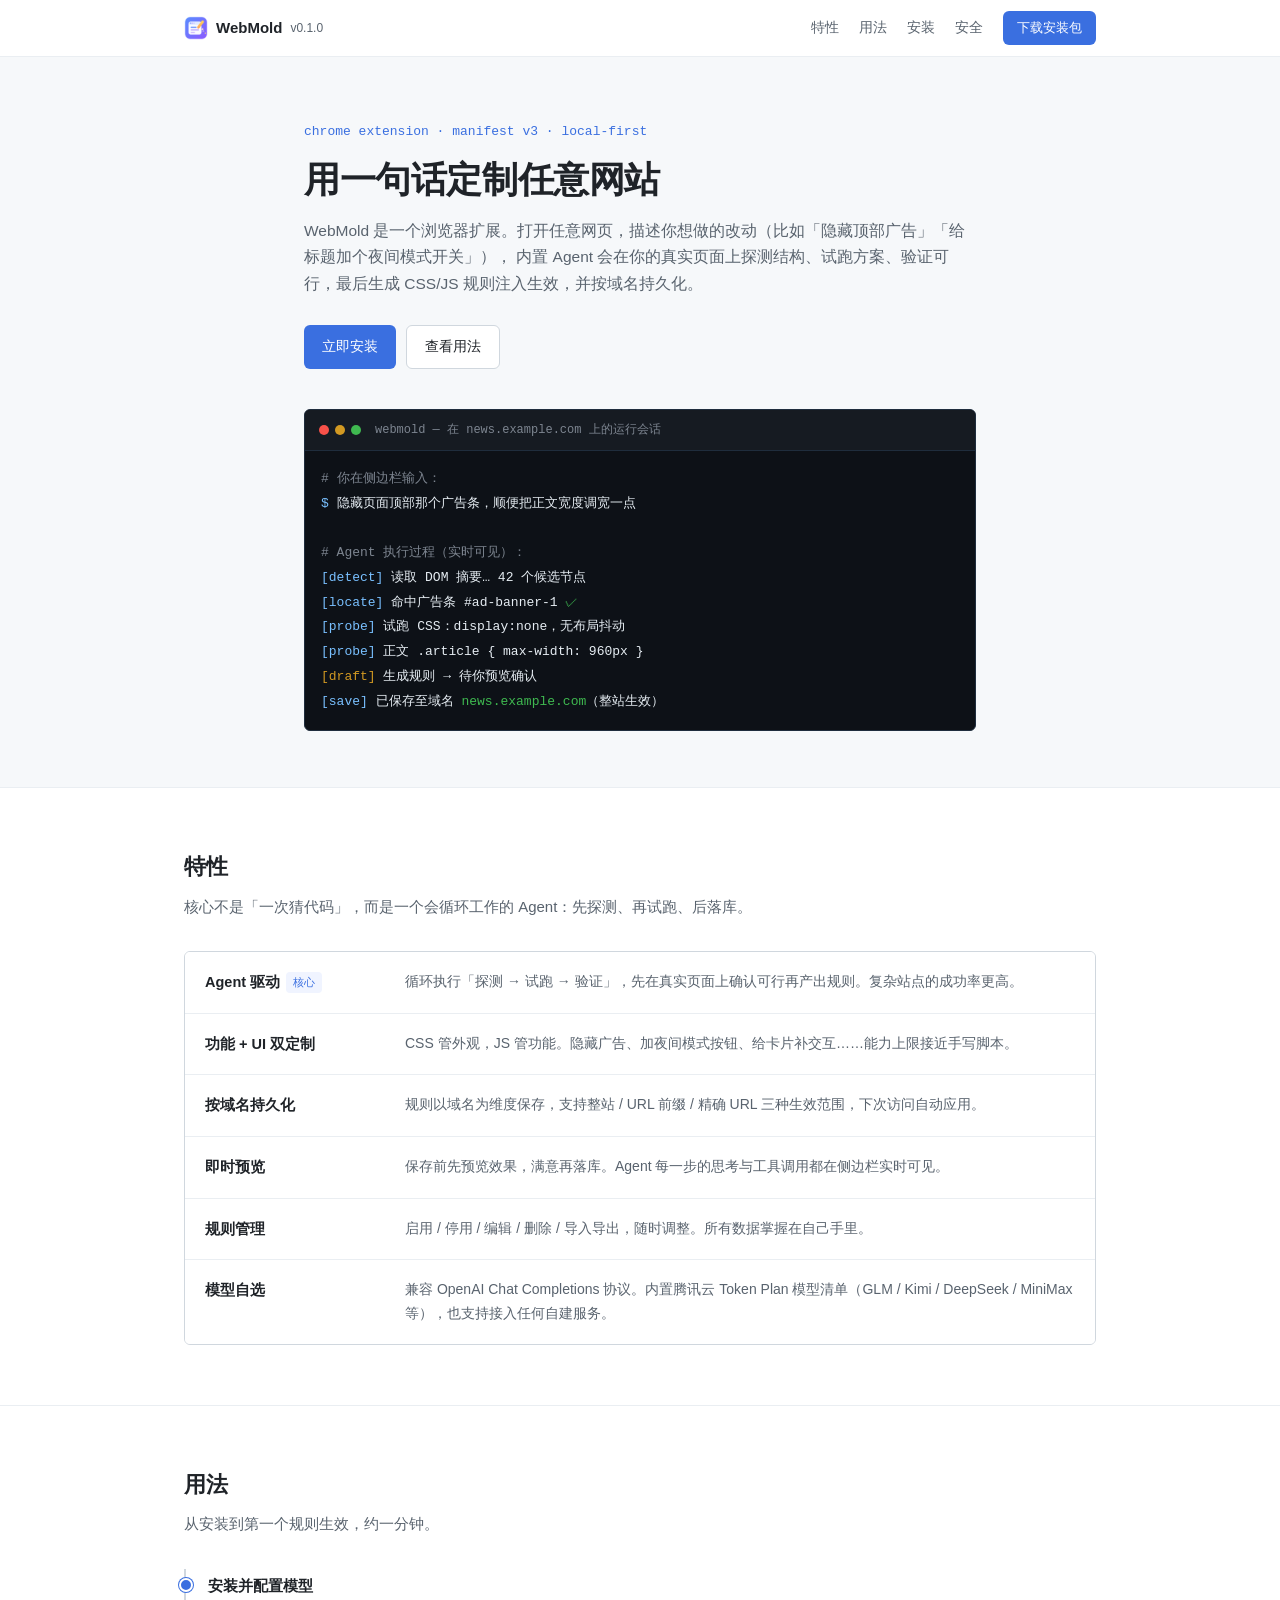
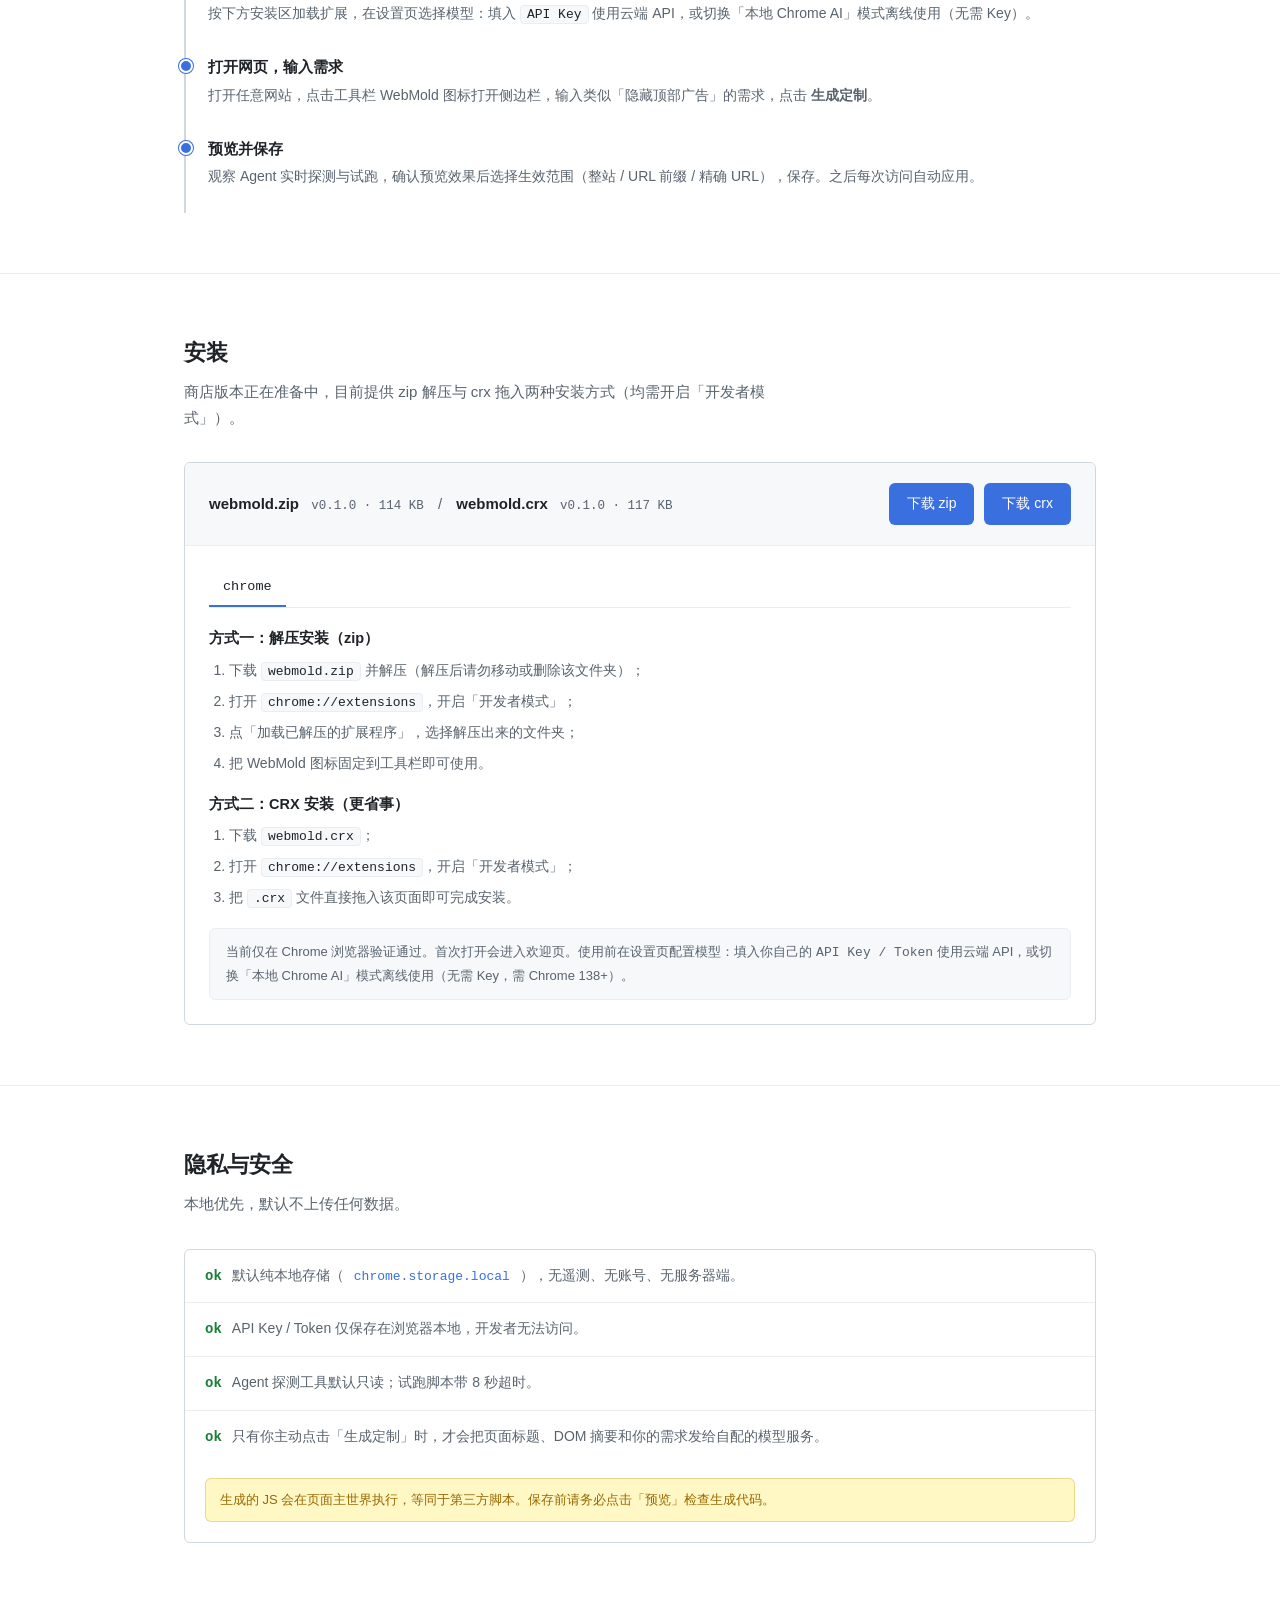
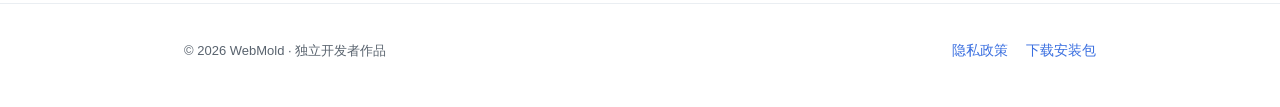
==== commit b709d714: "feat: support chrome crx" ====
--- a/docs/index.html
+++ b/docs/index.html
@@ -151,6 +151,9 @@
     border-bottom: 2px solid transparent; cursor: default;
   }
   .install-tabs .tab.on { color: var(--text); border-bottom-color: var(--accent); font-weight: 500; }
+  .install-head .cta { display: flex; gap: 10px; flex-wrap: wrap; }
+  .install-item .way { font-weight: 600; color: var(--text); margin: 16px 0 8px; font-size: 14.5px; }
+  .install-item .way:first-child { margin-top: 0; }
   .install-item ol { padding-left: 20px; color: var(--text-dim); font-size: 14px; }
   .install-item li { margin-bottom: 7px; }
   .install-item code {
@@ -182,6 +185,15 @@
   footer .container { display: flex; justify-content: space-between; align-items: center; flex-wrap: wrap; gap: 12px; }
   footer .copy { color: var(--text-dim); font-size: 13px; }
   footer .links { display: flex; gap: 18px; font-size: 13.5px; }
+
+  /* ---------- Mobile ---------- */
+  @media (max-width: 640px) {
+    .container { padding: 0 16px; }
+    /* 窄屏只保留品牌与下载按钮，隐藏文字链接避免溢出 */
+    nav .links { gap: 10px; }
+    nav .links a:not(.btn) { display: none; }
+    nav .btn { padding: 6px 12px; font-size: 12.5px; }
+  }
 </style>
 </head>
 <body>
@@ -211,7 +223,7 @@
       内置 Agent 会在你的真实页面上探测结构、试跑方案、验证可行，最后生成 CSS/JS 规则注入生效，并按域名持久化。
     </p>
     <div class="cta">
-      <a class="btn-primary" href="#install">下载安装包 (zip)</a>
+      <a class="btn-primary" href="#install">立即安装</a>
       <a class="btn-ghost" href="#how">查看用法</a>
     </div>
 
@@ -276,7 +288,7 @@
     <div class="steps">
       <div class="step">
         <h3>安装并配置模型</h3>
-        <p>按下方安装区加载扩展，在设置页选择模型厂商（如腾讯云 Token Plan），填入自己的 <code>API Key</code> 并测试连接。</p>
+        <p>按下方安装区加载扩展，在设置页选择模型：填入 <code>API Key</code> 使用云端 API，或切换「本地 Chrome AI」模式离线使用（无需 Key）。</p>
       </div>
       <div class="step">
         <h3>打开网页，输入需求</h3>
@@ -293,33 +305,42 @@
 <section id="install">
   <div class="container">
     <h2>安装</h2>
-    <p class="lead">当前以开发者模式加载。商店版本正在准备中。</p>
+    <p class="lead">商店版本正在准备中，目前提供 zip 解压与 crx 拖入两种安装方式（均需开启「开发者模式」）。</p>
     <div class="install-wrap">
       <div class="install-head">
         <div class="file">
           <b>webmold.zip</b>
-          <span class="size mono">v0.1.0 · ~97 KB</span>
-        </div>
-        <a class="btn-primary" href="webmold.zip" download>下载安装包</a>
+          <span class="size mono">v0.1.0 · 114 KB</span>
+          <span style="margin: 0 10px; color: var(--text-dim);">/</span>
+          <b>webmold.crx</b>
+          <span class="size mono">v0.1.0 · 117 KB</span>
+        </div>
+        <div class="cta">
+          <a class="btn-primary" href="webmold.zip" download>下载 zip</a>
+          <a class="btn-primary" href="webmold.crx" download>下载 crx</a>
+        </div>
       </div>
       <div class="install-body">
         <div class="install-tabs">
           <span class="tab on mono">chrome</span>
-          <span class="tab mono">edge / chromium</span>
         </div>
         <div class="install-item">
+          <p class="way">方式一：解压安装（zip）</p>
           <ol>
-            <li>下载上面的安装包并解压（解压后请勿移动或删除该文件夹）；</li>
-            <li>打开 Chrome，地址栏访问 <code>chrome://extensions</code>；</li>
-            <li>右上角开启「开发者模式」；</li>
-            <li>点击「加载已解压的扩展程序」，选择解压出来的文件夹；</li>
+            <li>下载 <code>webmold.zip</code> 并解压（解压后请勿移动或删除该文件夹）；</li>
+            <li>打开 <code>chrome://extensions</code>，开启「开发者模式」；</li>
+            <li>点「加载已解压的扩展程序」，选择解压出来的文件夹；</li>
             <li>把 WebMold 图标固定到工具栏即可使用。</li>
           </ol>
+          <p class="way">方式二：CRX 安装（更省事）</p>
+          <ol>
+            <li>下载 <code>webmold.crx</code>；</li>
+            <li>打开 <code>chrome://extensions</code>，开启「开发者模式」；</li>
+            <li>把 <code>.crx</code> 文件直接拖入该页面即可完成安装。</li>
+          </ol>
         </div>
         <div class="install-note">
-          Edge 用户访问 <code>edge://extensions</code> → 开启「开发人员模式」→「加载解压缩的扩展」，步骤一致。
-          <br><br>
-          首次打开会进入欢迎页；使用前需在设置页配置一个 OpenAI 兼容的模型服务（填入你自己的 API Key / Token）。
+          当前仅在 Chrome 浏览器验证通过。首次打开会进入欢迎页。使用前在设置页配置模型：填入你自己的 <code>API Key / Token</code> 使用云端 API，或切换「本地 Chrome AI」模式离线使用（无需 Key，需 Chrome 138+）。
         </div>
       </div>
     </div>
